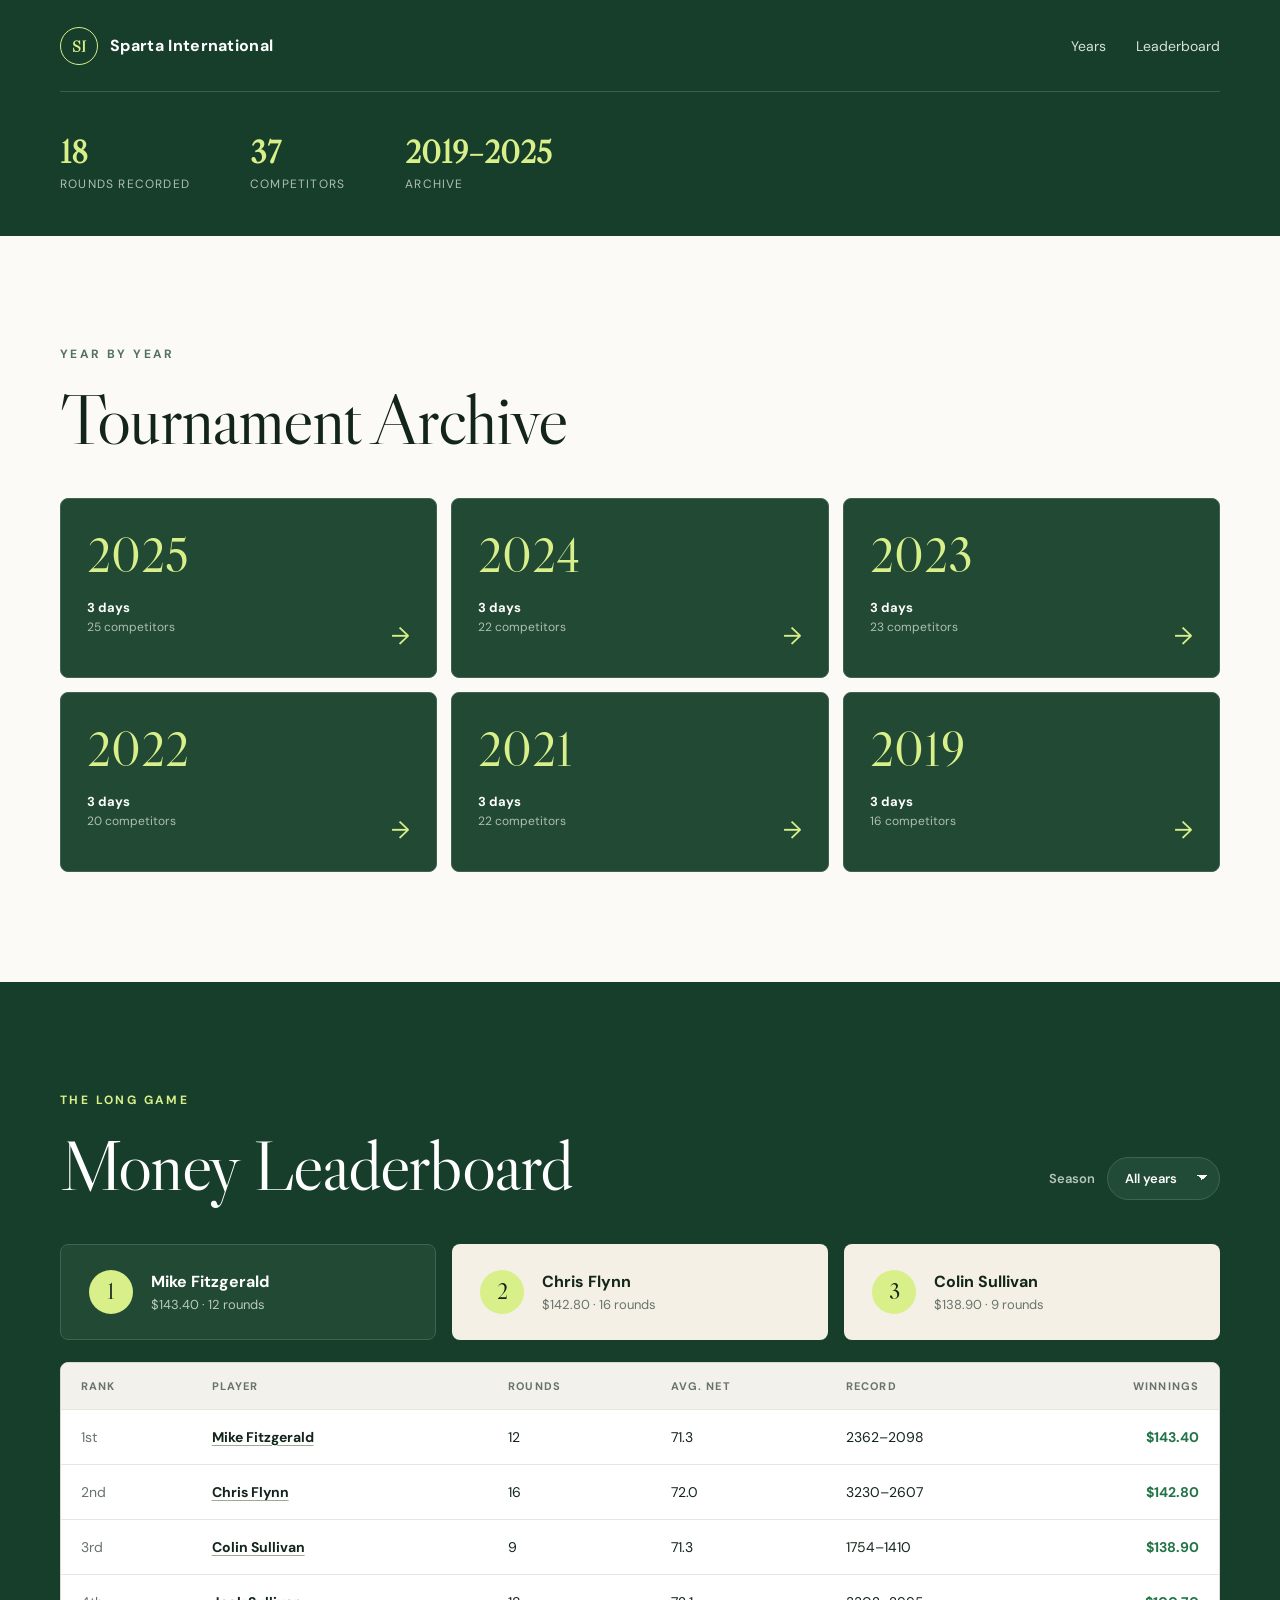
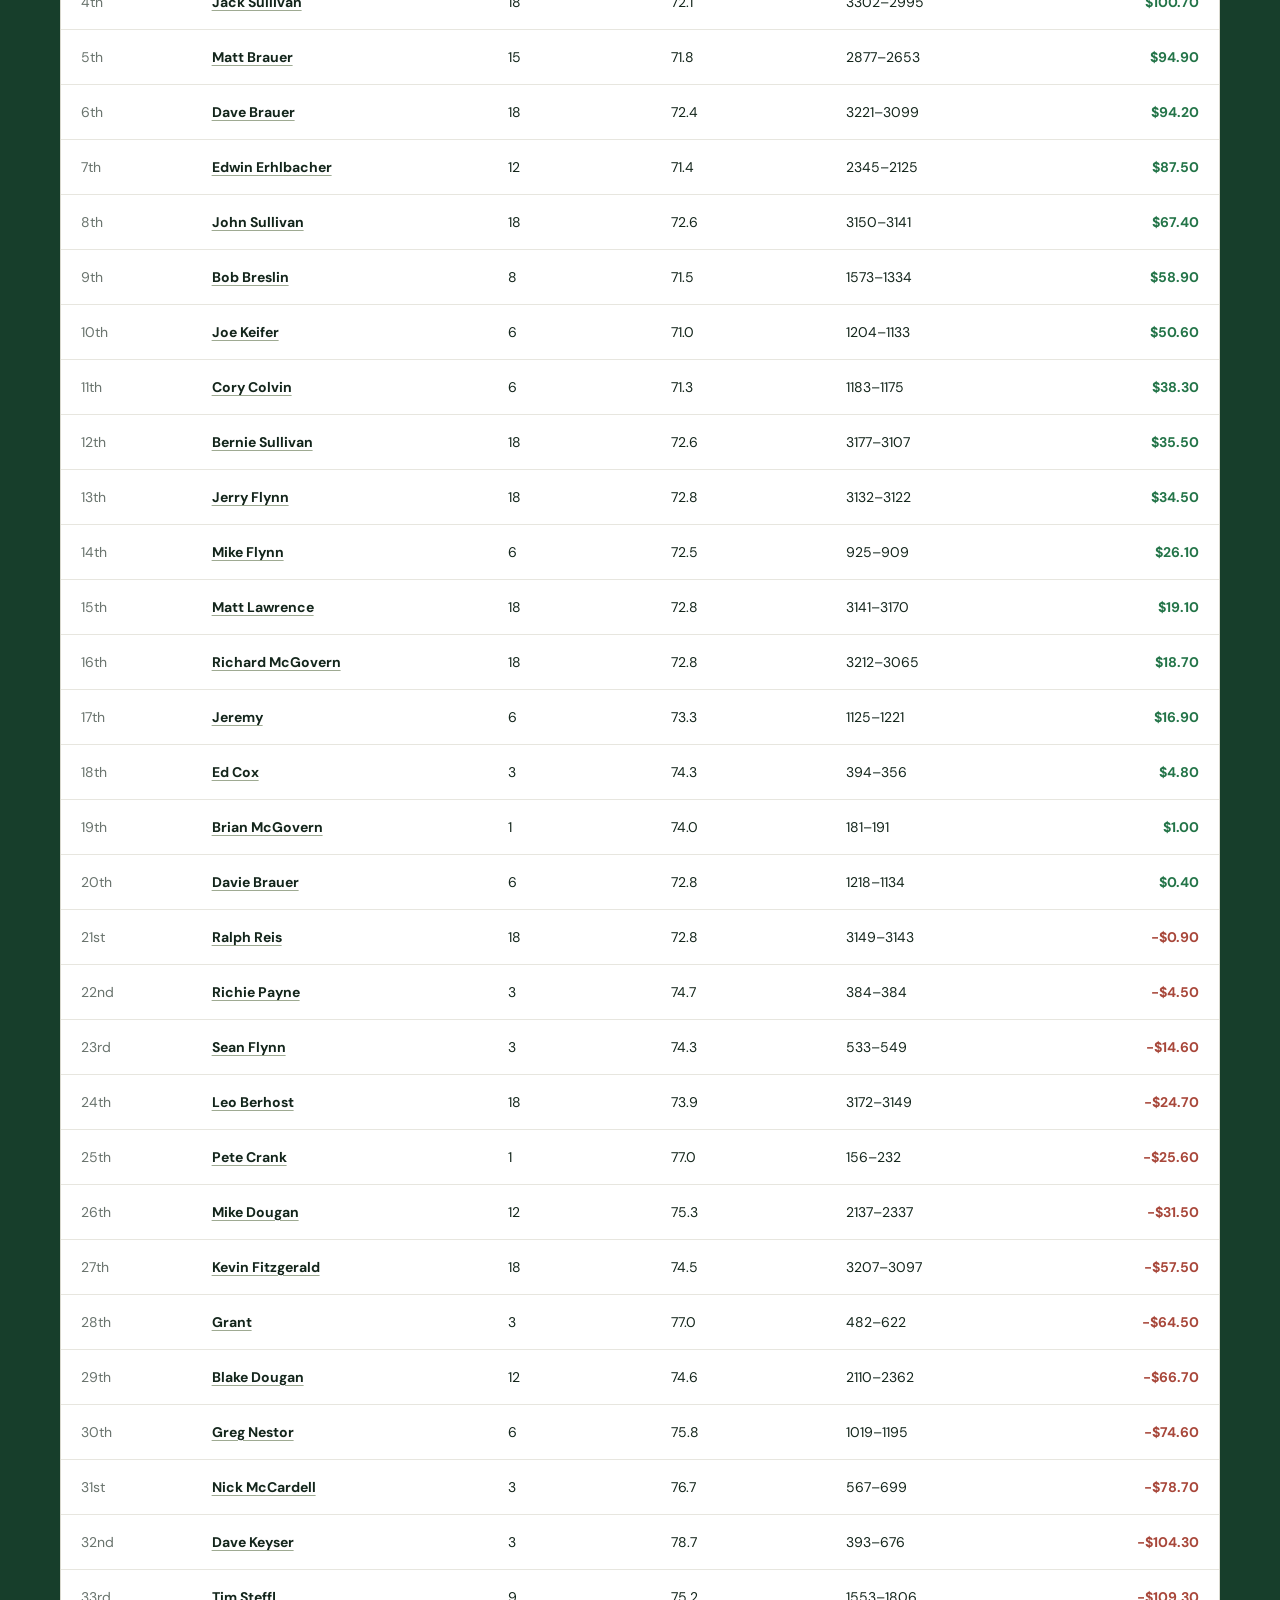
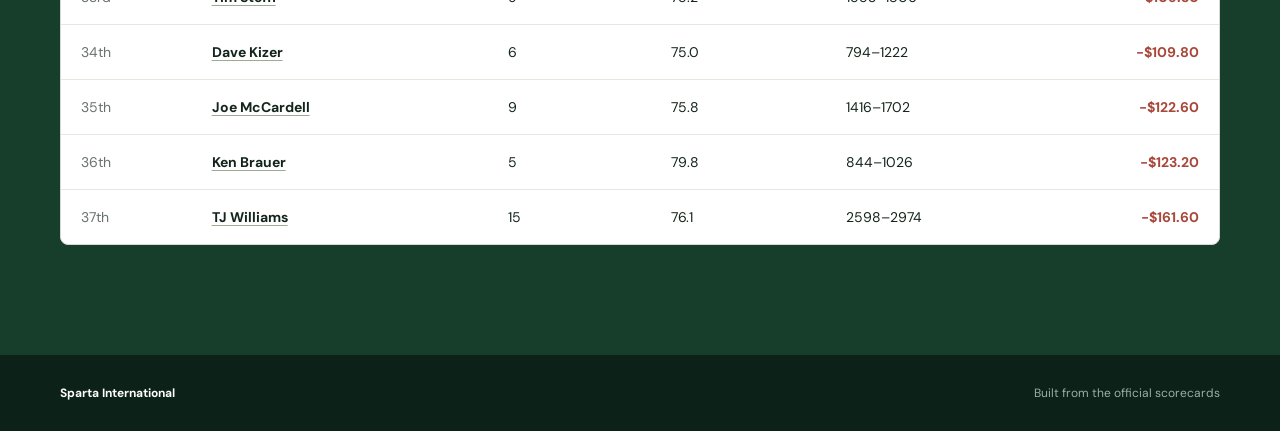
==== docs/index.html @ 0f4f3bb9 "Adding UI and using Codex to make this cool" ====
<!doctype html>
<html lang="en">
<head>
  <meta charset="utf-8">
  <meta name="viewport" content="width=device-width, initial-scale=1">
  <meta name="description" content="Scores, settlements, and all-time statistics for the Sparta International.">
  <title>Sparta International</title>
  <link rel="preconnect" href="https://fonts.googleapis.com">
  <link rel="preconnect" href="https://fonts.gstatic.com" crossorigin>
  <link href="https://fonts.googleapis.com/css2?family=DM+Sans:wght@400;500;600;700&family=Libre+Caslon+Display&display=swap" rel="stylesheet">
  <link rel="stylesheet" href="styles.css">
</head>
<body>
  <header class="hero">
    <nav class="nav shell" aria-label="Main navigation">
      <a class="brand" href="index.html" aria-label="Sparta International home"><span>SI</span> Sparta International</a>
      <div class="nav-links"><a href="#years">Years</a><a href="#leaderboard">Leaderboard</a></div>
    </nav>
    <div class="hero-content shell">
      <div class="hero-stats" aria-label="Tournament summary">
        <div><strong id="round-count">—</strong><span>Rounds recorded</span></div>
        <div><strong id="player-count">—</strong><span>Competitors</span></div>
        <div><strong id="year-range">—</strong><span>Archive</span></div>
      </div>
    </div>
  </header>

  <main>
    <section class="section" id="years">
      <div class="shell">
        <div class="section-heading">
          <div><p class="eyebrow dark">Year by year</p><h2>Tournament Archive</h2></div>
        </div>
        <div class="year-cards" id="year-cards"></div>
      </div>
    </section>

    <section class="section rounds-section" id="leaderboard">
      <div class="shell">
        <div class="section-heading light">
          <div><p class="eyebrow">The long game</p><h2>Money Leaderboard</h2></div>
          <label class="select-label dark-select">Season <select id="year-filter"><option value="all">All years</option></select></label>
        </div>
        <div class="podium" id="podium" aria-label="Top three players"></div>
        <div class="table-card">
          <table>
            <thead><tr><th>Rank</th><th>Player</th><th>Rounds</th><th>Avg. net</th><th>Record</th><th class="money">Winnings</th></tr></thead>
            <tbody id="leaderboard-body"></tbody>
          </table>
        </div>
      </div>
    </section>
  </main>
  <footer><div class="shell"><span>Sparta International</span><span>Built from the official scorecards</span></div></footer>
  <script src="app.js" defer></script>
</body>
</html>
---- docs/styles.css ----
:root { --ink:#13251b; --forest:#173e2b; --cream:#f4f0e5; --paper:#fbfaf6; --lime:#d8ef8a; --line:#d9d8ce; --muted:#69736d; }
* { box-sizing:border-box; }
html { scroll-behavior:smooth; }
body { margin:0; color:var(--ink); background:var(--paper); font-family:"DM Sans",sans-serif; }
.shell { width:min(1160px, calc(100% - 40px)); margin-inline:auto; }
.hero { color:white; background:var(--forest); position:relative; }
.nav { height:92px; display:flex; align-items:center; justify-content:space-between; border-bottom:1px solid rgba(255,255,255,.16); position:relative; z-index:1; }
.brand { color:white; text-decoration:none; font-weight:700; letter-spacing:.02em; display:flex; align-items:center; gap:12px; }
.brand span { display:grid; place-items:center; width:38px; height:38px; border:1px solid var(--lime); border-radius:50%; color:var(--lime); font-family:"Libre Caslon Display",serif; }
.nav-links { display:flex; gap:30px; }.nav-links a { color:#d8e1db; text-decoration:none; font-size:14px; }
.hero-content { position:relative; z-index:1; padding:40px 0 44px; }
.eyebrow { text-transform:uppercase; letter-spacing:.2em; font-weight:700; font-size:12px; color:var(--lime); margin:0 0 22px; }.eyebrow.dark { color:#54725f; }
h1,h2 { font-family:"Libre Caslon Display",serif; font-weight:400; margin:0; line-height:.97; }
h1 { font-size:clamp(54px,8vw,104px); letter-spacing:-.035em; } h1 em { color:var(--lime); font-weight:400; }
.intro { color:#cbd7cf; font-size:18px; line-height:1.7; max-width:610px; margin:30px 0 48px; }
.hero-stats { display:flex; gap:60px; }.hero-stats div { display:flex; flex-direction:column; gap:4px; }.hero-stats strong { color:var(--lime); font-family:"Libre Caslon Display",serif; font-size:32px; }.hero-stats span { color:#aebfb4; font-size:12px; text-transform:uppercase; letter-spacing:.1em; }
.section { padding:110px 0; }.section-heading { display:flex; justify-content:space-between; align-items:end; margin-bottom:44px; }.section-heading h2 { font-size:clamp(44px,6vw,72px); letter-spacing:-.025em; }.section-heading.light h2 { color:white; }
.select-label { display:flex; align-items:center; gap:12px; color:var(--muted); font-size:13px; font-weight:600; }.select-label select { appearance:none; border:1px solid var(--line); border-radius:100px; background:var(--paper); padding:12px 42px 12px 17px; font:inherit; color:var(--ink); background-image:linear-gradient(45deg,transparent 50%,currentColor 50%),linear-gradient(135deg,currentColor 50%,transparent 50%); background-position:calc(100% - 17px) 17px,calc(100% - 12px) 17px;background-size:5px 5px;background-repeat:no-repeat; }.dark-select { color:#b6c6bc; }.dark-select select { background-color:#214b36;color:white;border-color:#41644f; }
.podium { display:grid; grid-template-columns:repeat(3,1fr); gap:16px; margin-bottom:22px; }.podium-card { background:var(--cream); color:var(--ink); text-decoration:none; padding:25px 28px; border-radius:8px; display:flex; align-items:center; gap:18px; transition:transform .18s ease; }.podium-card:hover { transform:translateY(-2px); }.podium-card:first-child { background:var(--forest); color:white; }.podium-rank { width:44px;height:44px;border-radius:50%;display:grid;place-items:center;background:var(--lime);color:var(--ink);font-family:"Libre Caslon Display";font-size:22px; }.podium-card h3 { margin:0 0 4px;font-size:16px; }.podium-card p { margin:0;color:var(--muted);font-size:13px; }.podium-card:first-child p { color:#b8c9be; }
.rounds-section .podium-card:first-child { background:#214934;border:1px solid #42614e; }
.table-card { border:1px solid var(--line); border-radius:8px; overflow:auto; background:white; color:var(--ink); }table { width:100%; border-collapse:collapse; white-space:nowrap; }th { color:var(--muted);font-size:11px;text-transform:uppercase;letter-spacing:.1em;text-align:left;padding:16px 20px;background:#f2f1eb; }td { padding:18px 20px;border-top:1px solid #e7e6df;font-size:14px; }.money { text-align:right; }.positive { color:#237448;font-weight:700; }.negative { color:#a8473a;font-weight:700; }.muted { color:var(--muted); }
.rounds-section { background:var(--forest); color:white; }.dark-card { border-color:#42614e;background:#193b2a;color:white; }.dark-card th { background:#214934;color:#adc0b4; }.dark-card td { border-color:#31533e; }.dark-card .positive { color:white; }.dark-card .negative { color:#f1a89e; }.dark-card .muted { color:#9bb0a3; }
.year-cards { display:grid;grid-template-columns:repeat(3,1fr);gap:14px; }.year-card { min-height:180px;padding:26px;background:#214934;border:1px solid #42614e;border-radius:8px;color:white;text-decoration:none;display:flex;flex-direction:column;justify-content:space-between;transition:background .18s ease,transform .18s ease; }.year-card:hover { background:#28553d;transform:translateY(-2px); }.year-number { font-family:"Libre Caslon Display";font-size:48px;color:var(--lime); }.year-card div { display:flex;flex-direction:column;gap:3px; }.year-card div strong { font-size:13px; }.year-card div span { color:#aebfb4;font-size:12px; }.year-card i { align-self:flex-end;font-style:normal;font-size:24px;color:var(--lime);margin-top:-30px; }
footer { background:#0c2117;color:#9bb0a3;padding:30px 0;font-size:12px; }footer .shell { display:flex;justify-content:space-between; }footer span:first-child { color:white;font-weight:700; }
.error { padding:30px;color:#a8473a;background:#fff0ed;border:1px solid #f0c5bd;border-radius:8px; }
.player-link { color:var(--ink); text-decoration-color:#9eaa92; text-underline-offset:3px; }.light-link { color:white; }
.profile-header { background:var(--forest); color:white; padding:58px 0 62px; }.back-link { display:inline-block;color:var(--lime);font-size:13px;text-decoration:none;margin-bottom:34px; }.profile-header h1 { font-size:clamp(50px,8vw,88px); }.profile-header .profile-subtitle { color:#b9cabf;margin:18px 0 0; }
.stat-grid { display:grid;grid-template-columns:repeat(5,1fr);gap:12px;margin-top:-32px;position:relative; }.stat-card { background:white;border:1px solid var(--line);border-radius:8px;padding:24px;box-shadow:0 8px 30px rgba(18,38,27,.07); }.stat-card strong { display:block;font-family:"Libre Caslon Display";font-size:32px;margin-bottom:6px; }.stat-card span { color:var(--muted);font-size:11px;text-transform:uppercase;letter-spacing:.09em; }
.handicap-section { padding-top:90px;padding-bottom:90px; }.handicap-panel { display:grid;grid-template-columns:190px minmax(0,1fr);gap:24px;background:white;border:1px solid var(--line);border-radius:10px;padding:24px;align-items:stretch; }.handicap-index { display:flex;flex-direction:column;justify-content:center;padding:26px;background:var(--forest);color:white;border-radius:7px; }.handicap-index > strong { font-family:"Libre Caslon Display";font-size:64px;line-height:1;color:var(--lime); }.handicap-index > span,.handicap-details span { color:var(--muted);font-size:10px;text-transform:uppercase;letter-spacing:.09em;margin-top:8px; }.handicap-index > span { color:#b8c9be; }.handicap-details { display:grid;grid-template-columns:repeat(3,1fr);gap:12px; }.handicap-details div { display:flex;flex-direction:column;justify-content:center;padding:20px;background:var(--cream);border-radius:7px; }.handicap-details strong { font-family:"Libre Caslon Display";font-size:30px;font-weight:400; }.handicap-panel > p { grid-column:1/-1;color:var(--muted);font-size:12px;line-height:1.65;margin:0;padding:2px 4px 0; }.handicap-unavailable { grid-column:1/-1;padding:24px;background:var(--cream);border-radius:7px; }.handicap-unavailable p { color:var(--muted);margin-bottom:0; }
.profile-section { padding:80px 0; }.profile-section h2 { font-size:48px;margin-bottom:30px; }.season-grid { display:grid;grid-template-columns:repeat(3,1fr);gap:14px; }.season-card { border:1px solid var(--line);border-radius:8px;padding:24px;background:white; }.season-card h3 { font-family:"Libre Caslon Display";font-size:28px;margin:0 0 20px; }.season-row { display:flex;justify-content:space-between;margin-top:9px;color:var(--muted);font-size:13px; }.season-row strong { color:var(--ink); }
.scorecard-list { display:grid;gap:48px; }.year-round-group > h3 { margin:0 0 18px;font-family:"Libre Caslon Display";font-size:36px;color:var(--lime); }.year-scorecards { display:grid;gap:22px; }.scorecard { background:#fdfcf8;color:var(--ink);border-radius:8px;overflow:hidden; }.scorecard > header { display:flex;justify-content:space-between;align-items:center;padding:22px 25px;border-bottom:1px solid var(--line); }.scorecard > header h3 { margin:0 0 5px;font-family:"Libre Caslon Display";font-size:25px; }.scorecard > header p { margin:0;color:var(--muted);font-size:12px; }.scorecard > header > strong { font-size:20px; }.scorecard-scroll { overflow-x:auto; }.golf-card { min-width:1050px;table-layout:fixed; }.golf-card th,.golf-card td { text-align:center;padding:11px 8px;border:1px solid #e2e0d7;border-width:0 1px 1px 0;font-size:12px; }.golf-card th:first-child { width:72px;text-align:left;padding-left:16px;position:sticky;left:0;background:#f2f1eb;z-index:1; }.golf-card thead th { background:#e9eadf;color:#516057; }.golf-card thead th:first-child { background:#e9eadf; }.golf-card td:nth-child(11),.golf-card th:nth-child(11),.golf-card td:nth-child(21),.golf-card th:nth-child(21),.golf-card td:last-child,.golf-card th:last-child { background:#eff0e8;font-weight:700; }.golf-card .par-row { color:#718077; }.golf-card .net-row { background:#f4f5ef;color:#42544a; }.scorecard > footer { display:flex;justify-content:flex-end;gap:24px;padding:14px 24px;color:var(--muted);font-size:11px;text-transform:uppercase;letter-spacing:.06em;background:#f2f1eb; }
.score-mark { width:25px;height:25px;display:inline-grid;place-items:center;position:relative; }.score-mark.birdie,.score-mark.eagle { border:1.5px solid currentColor;border-radius:50%; }.score-mark.eagle { box-shadow:0 0 0 2px #fdfcf8,0 0 0 3.5px currentColor; }.score-mark.bogey,.score-mark.double-bogey { border:1.5px solid currentColor; }.score-mark.double-bogey { box-shadow:0 0 0 2px #fdfcf8,0 0 0 3.5px currentColor; }
.year-header h1 { color:var(--lime); }
@media (max-width:760px) { .shell{width:min(100% - 24px,1160px)}.nav-links{display:none}.hero-content{padding:30px 0 34px}.hero-stats{gap:25px}.section{padding:75px 0}.section-heading{align-items:start;gap:24px;flex-direction:column}.podium{grid-template-columns:1fr}.year-cards{grid-template-columns:1fr 1fr}.table-card{margin-right:-12px;border-radius:8px 0 0 8px}.stat-grid{grid-template-columns:1fr 1fr}.handicap-panel{grid-template-columns:1fr;padding:16px}.handicap-details{grid-template-columns:1fr}.handicap-panel>p{grid-column:1}.season-grid{grid-template-columns:1fr}.profile-section{padding:60px 0} }
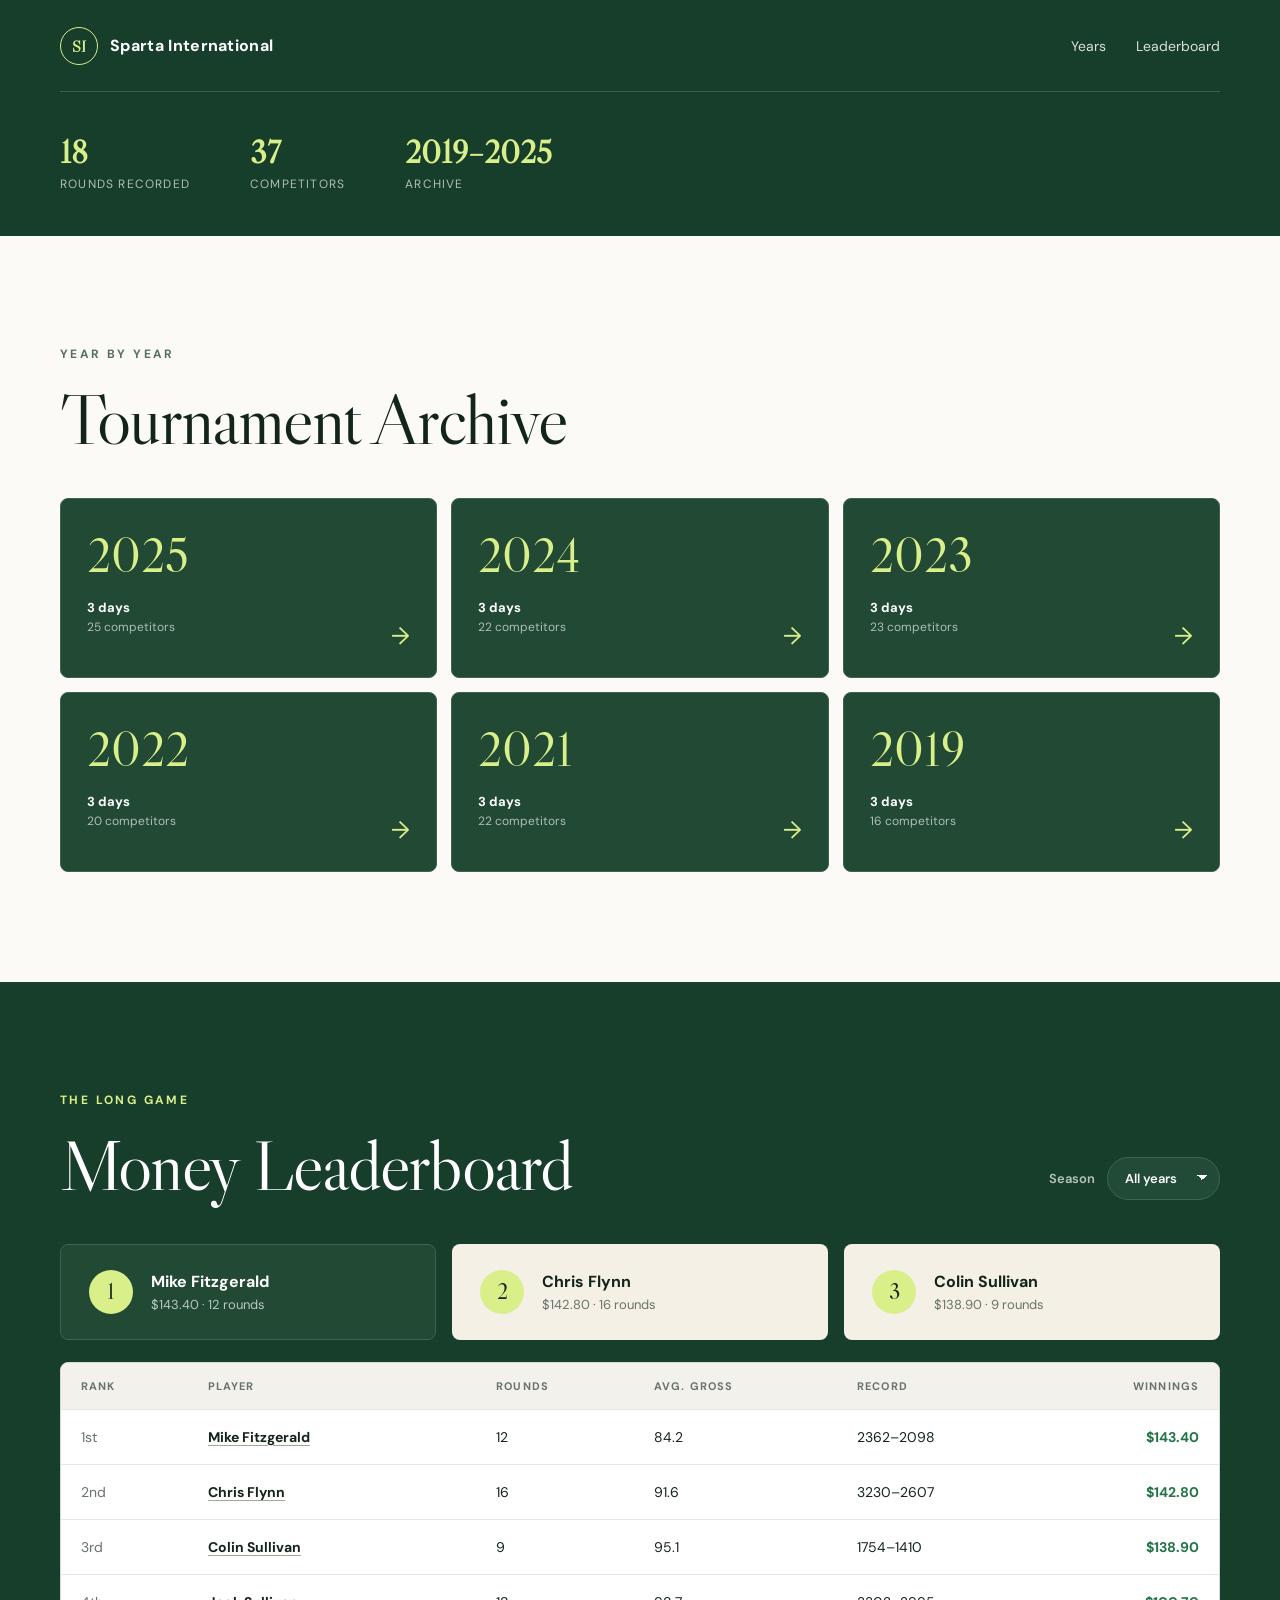
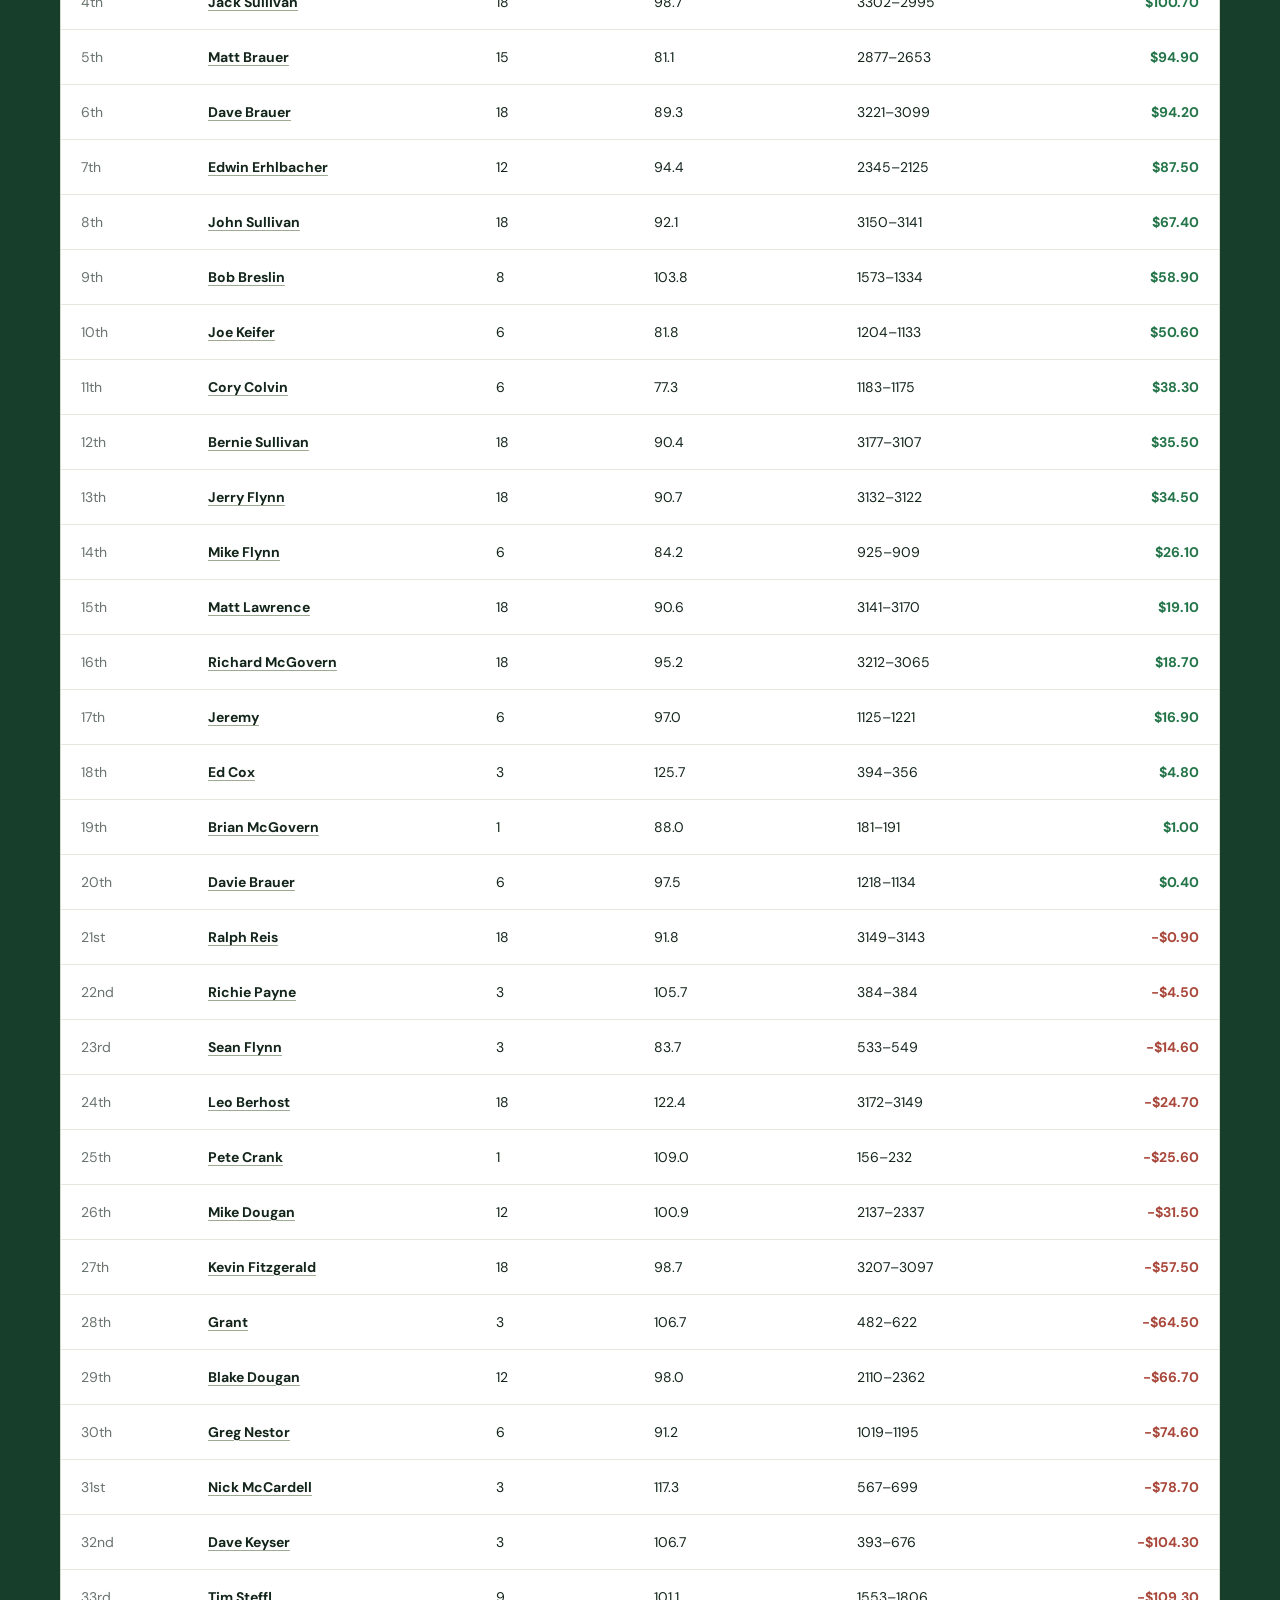
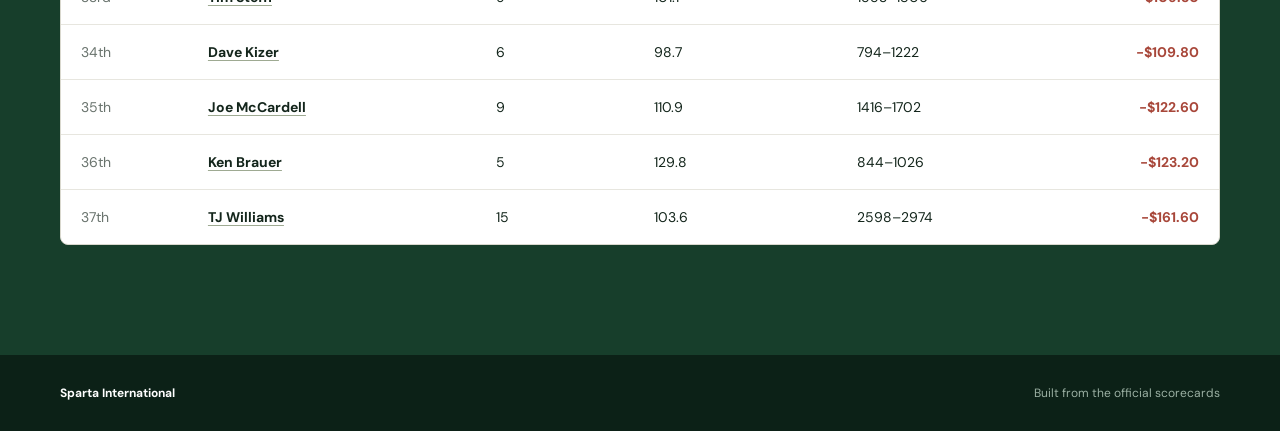
==== commit 8e0ebcd9: "Avg Gross score instead of net." ====
--- a/docs/index.html
+++ b/docs/index.html
@@ -44,7 +44,7 @@
         <div class="podium" id="podium" aria-label="Top three players"></div>
         <div class="table-card">
           <table>
-            <thead><tr><th>Rank</th><th>Player</th><th>Rounds</th><th>Avg. net</th><th>Record</th><th class="money">Winnings</th></tr></thead>
+            <thead><tr><th>Rank</th><th>Player</th><th>Rounds</th><th>Avg. gross</th><th>Record</th><th class="money">Winnings</th></tr></thead>
             <tbody id="leaderboard-body"></tbody>
           </table>
         </div>
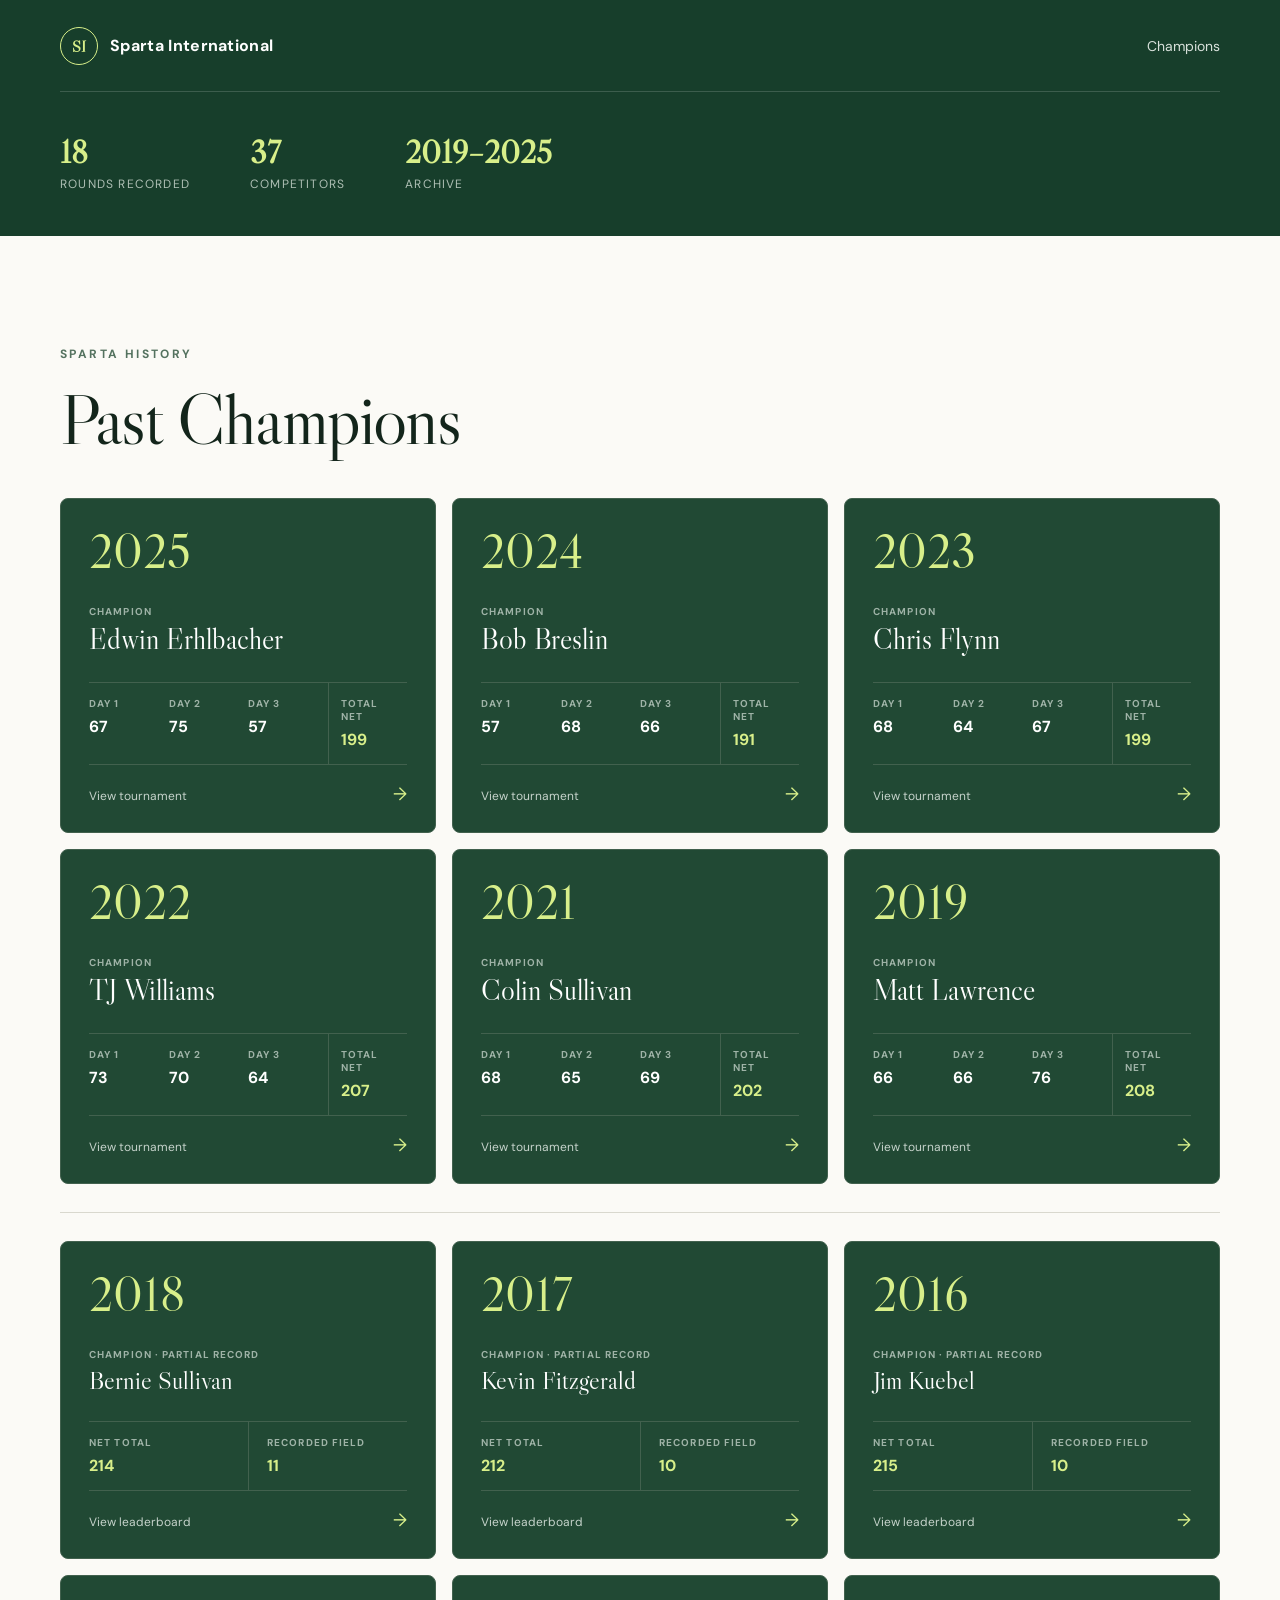
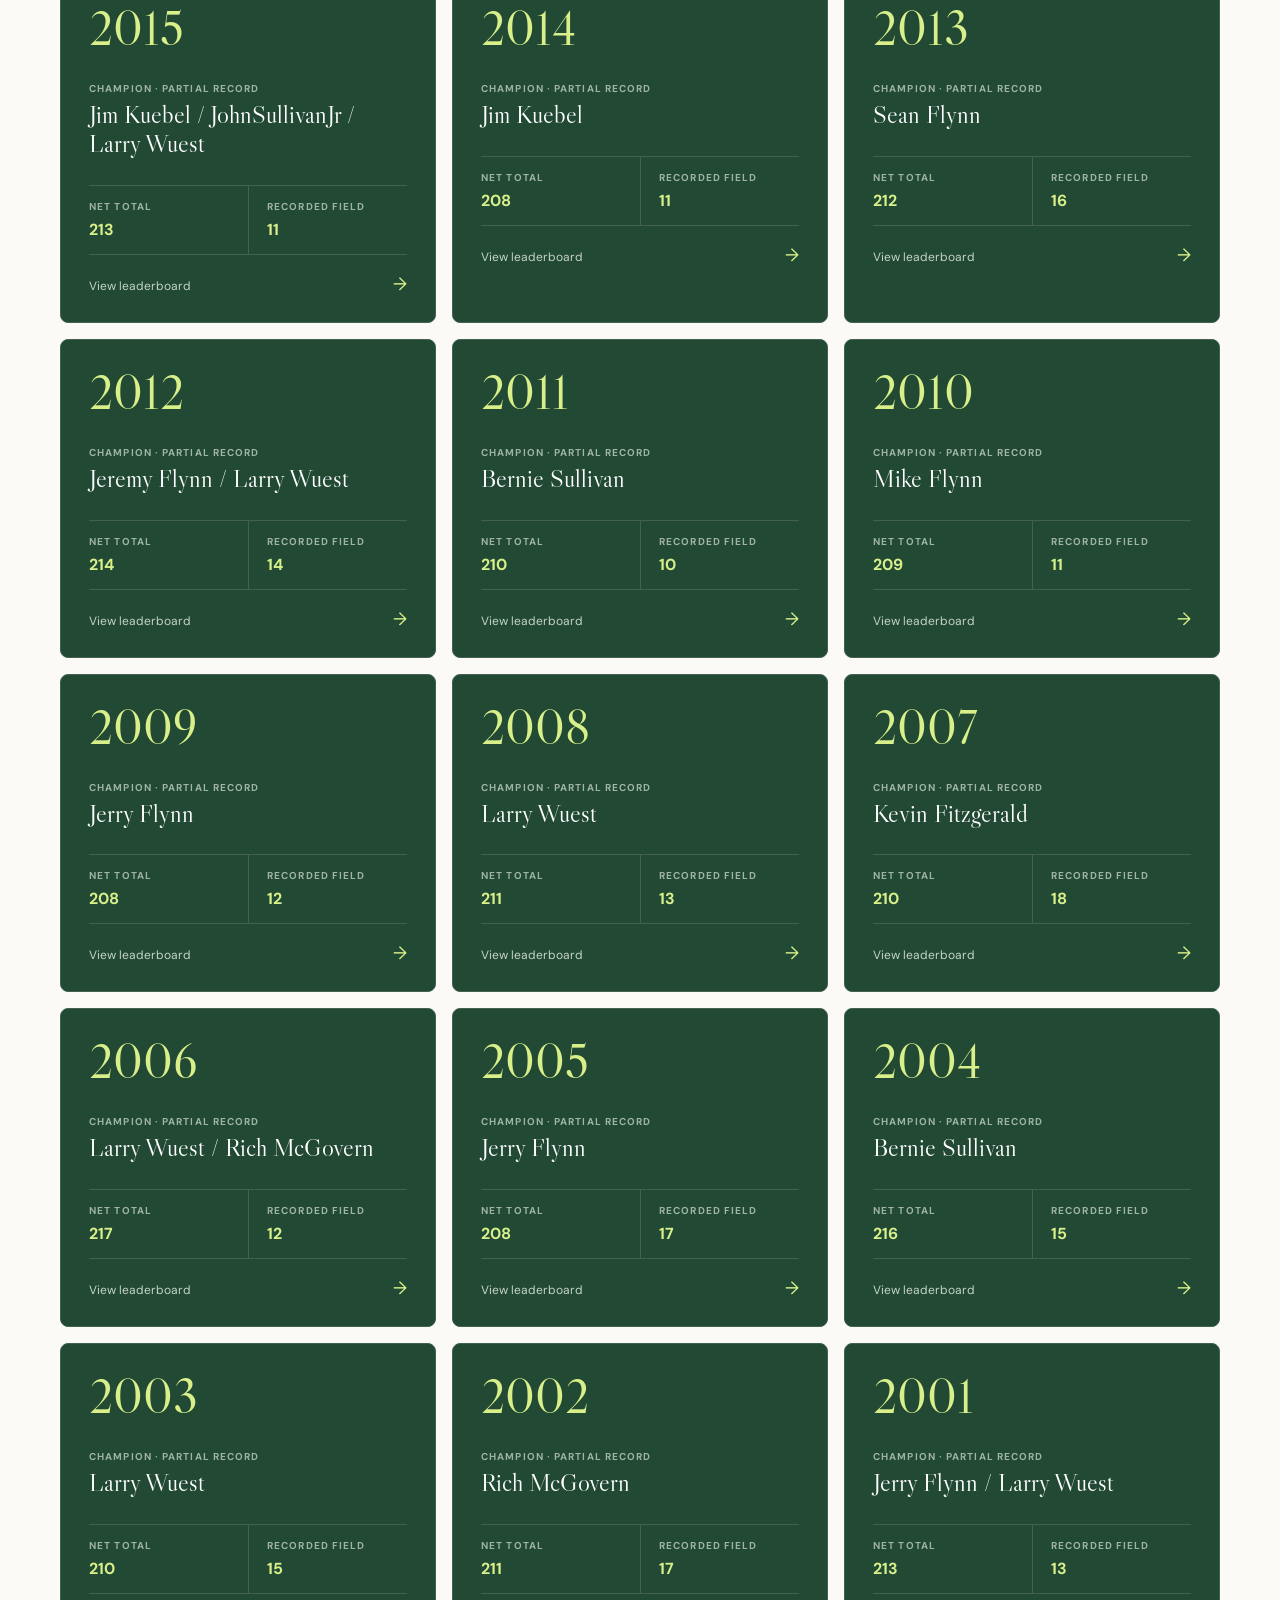
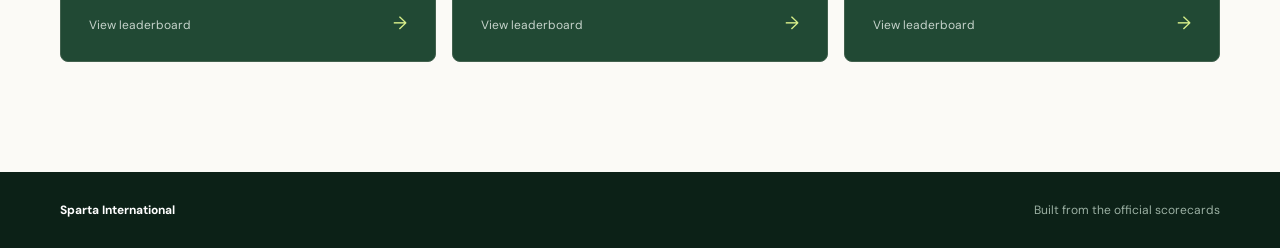
==== commit 465899dd: "Updates" ====
--- a/docs/index.html
+++ b/docs/index.html
@@ -3,18 +3,18 @@
 <head>
   <meta charset="utf-8">
   <meta name="viewport" content="width=device-width, initial-scale=1">
-  <meta name="description" content="Scores, settlements, and all-time statistics for the Sparta International.">
+  <meta name="description" content="Past champions, scores, and tournament history for the Sparta International.">
   <title>Sparta International</title>
   <link rel="preconnect" href="https://fonts.googleapis.com">
   <link rel="preconnect" href="https://fonts.gstatic.com" crossorigin>
   <link href="https://fonts.googleapis.com/css2?family=DM+Sans:wght@400;500;600;700&family=Libre+Caslon+Display&display=swap" rel="stylesheet">
-  <link rel="stylesheet" href="styles.css">
+  <link rel="stylesheet" href="styles.css?v=5">
 </head>
 <body>
   <header class="hero">
     <nav class="nav shell" aria-label="Main navigation">
       <a class="brand" href="index.html" aria-label="Sparta International home"><span>SI</span> Sparta International</a>
-      <div class="nav-links"><a href="#years">Years</a><a href="#leaderboard">Leaderboard</a></div>
+      <div class="nav-links"><a href="#champions">Champions</a></div>
     </nav>
     <div class="hero-content shell">
       <div class="hero-stats" aria-label="Tournament summary">
@@ -26,32 +26,17 @@
   </header>
 
   <main>
-    <section class="section" id="years">
+    <section class="section" id="champions">
       <div class="shell">
         <div class="section-heading">
-          <div><p class="eyebrow dark">Year by year</p><h2>Tournament Archive</h2></div>
+          <div><p class="eyebrow dark">Sparta history</p><h2>Past Champions</h2></div>
         </div>
-        <div class="year-cards" id="year-cards"></div>
-      </div>
-    </section>
-
-    <section class="section rounds-section" id="leaderboard">
-      <div class="shell">
-        <div class="section-heading light">
-          <div><p class="eyebrow">The long game</p><h2>Money Leaderboard</h2></div>
-          <label class="select-label dark-select">Season <select id="year-filter"><option value="all">All years</option></select></label>
-        </div>
-        <div class="podium" id="podium" aria-label="Top three players"></div>
-        <div class="table-card">
-          <table>
-            <thead><tr><th>Rank</th><th>Player</th><th>Rounds</th><th>Avg. gross</th><th>Record</th><th class="money">Winnings</th></tr></thead>
-            <tbody id="leaderboard-body"></tbody>
-          </table>
-        </div>
+        <div class="champions-grid" id="champions-grid"></div>
+        <div class="champions-grid" id="historical-champions-grid"></div>
       </div>
     </section>
   </main>
   <footer><div class="shell"><span>Sparta International</span><span>Built from the official scorecards</span></div></footer>
-  <script src="app.js" defer></script>
+  <script src="app.js?v=4" defer></script>
 </body>
 </html>
--- a/docs/styles.css
+++ b/docs/styles.css
@@ -20,15 +20,21 @@
 .rounds-section .podium-card:first-child { background:#214934;border:1px solid #42614e; }
 .table-card { border:1px solid var(--line); border-radius:8px; overflow:auto; background:white; color:var(--ink); }table { width:100%; border-collapse:collapse; white-space:nowrap; }th { color:var(--muted);font-size:11px;text-transform:uppercase;letter-spacing:.1em;text-align:left;padding:16px 20px;background:#f2f1eb; }td { padding:18px 20px;border-top:1px solid #e7e6df;font-size:14px; }.money { text-align:right; }.positive { color:#237448;font-weight:700; }.negative { color:#a8473a;font-weight:700; }.muted { color:var(--muted); }
 .rounds-section { background:var(--forest); color:white; }.dark-card { border-color:#42614e;background:#193b2a;color:white; }.dark-card th { background:#214934;color:#adc0b4; }.dark-card td { border-color:#31533e; }.dark-card .positive { color:white; }.dark-card .negative { color:#f1a89e; }.dark-card .muted { color:#9bb0a3; }
+.champions-grid { display:grid;grid-template-columns:repeat(3,1fr);gap:16px; }.champion-card { min-width:0;padding:28px;background:#214934;border:1px solid #42614e;border-radius:8px;color:white; }.champion-year { display:inline-block;color:var(--lime);font-family:"Libre Caslon Display",serif;font-size:48px;line-height:1;text-decoration:none; }.champion-name { display:flex;flex-direction:column;gap:6px;margin:30px 0 26px; }.champion-name span,.champion-scores small { color:#9fb3a7;font-size:10px;font-weight:700;letter-spacing:.11em;text-transform:uppercase; }.champion-name a { color:white;font-family:"Libre Caslon Display",serif;font-size:29px;line-height:1.1;text-decoration:none; }.champion-name a:hover,.champion-year:hover { color:var(--lime); }.champion-scores { display:grid;grid-template-columns:repeat(4,1fr);border:1px solid #42614e;border-width:1px 0;margin-bottom:23px; }.champion-scores span { display:flex;flex-direction:column;gap:6px;padding:14px 8px 14px 0; }.champion-scores strong { font-size:16px; }.champion-scores .champion-total { padding-left:12px;border-left:1px solid #42614e;color:var(--lime); }.champion-season-link { display:flex;justify-content:space-between;color:#c6d3cb;font-size:12px;text-decoration:none; }.champion-season-link span { color:var(--lime);font-size:18px;line-height:12px; }.champion-season-link:hover { color:white; }
+#historical-champions-grid { margin-top:28px;padding-top:28px;border-top:1px solid var(--line); }.historical-champion-card .champion-name strong { color:white;font-family:"Libre Caslon Display",serif;font-size:25px;font-weight:400;line-height:1.15; }.historical-card-summary { display:grid;grid-template-columns:1fr 1fr;border:1px solid #42614e;border-width:1px 0;margin-bottom:23px; }.historical-card-summary span { display:flex;flex-direction:column;gap:6px;padding:14px 8px 14px 0; }.historical-card-summary span + span { padding-left:18px;border-left:1px solid #42614e; }.historical-card-summary small { color:#9fb3a7;font-size:10px;font-weight:700;letter-spacing:.11em;text-transform:uppercase; }.historical-card-summary strong { color:var(--lime);font-size:16px; }
+.historical-header h1 { color:var(--lime); }.historical-heading { margin-bottom:28px; }.historical-heading h2 { font-size:clamp(40px,5vw,60px); }.historical-table { max-width:760px; }.historical-leader { display:inline-block;margin-left:10px;padding:4px 8px;border-radius:100px;background:#e8f2c5;color:#36522a;font-size:9px;font-weight:700;letter-spacing:.08em;text-transform:uppercase;vertical-align:middle; }
 .year-cards { display:grid;grid-template-columns:repeat(3,1fr);gap:14px; }.year-card { min-height:180px;padding:26px;background:#214934;border:1px solid #42614e;border-radius:8px;color:white;text-decoration:none;display:flex;flex-direction:column;justify-content:space-between;transition:background .18s ease,transform .18s ease; }.year-card:hover { background:#28553d;transform:translateY(-2px); }.year-number { font-family:"Libre Caslon Display";font-size:48px;color:var(--lime); }.year-card div { display:flex;flex-direction:column;gap:3px; }.year-card div strong { font-size:13px; }.year-card div span { color:#aebfb4;font-size:12px; }.year-card i { align-self:flex-end;font-style:normal;font-size:24px;color:var(--lime);margin-top:-30px; }
 footer { background:#0c2117;color:#9bb0a3;padding:30px 0;font-size:12px; }footer .shell { display:flex;justify-content:space-between; }footer span:first-child { color:white;font-weight:700; }
 .error { padding:30px;color:#a8473a;background:#fff0ed;border:1px solid #f0c5bd;border-radius:8px; }
 .player-link { color:var(--ink); text-decoration-color:#9eaa92; text-underline-offset:3px; }.light-link { color:white; }
 .profile-header { background:var(--forest); color:white; padding:58px 0 62px; }.back-link { display:inline-block;color:var(--lime);font-size:13px;text-decoration:none;margin-bottom:34px; }.profile-header h1 { font-size:clamp(50px,8vw,88px); }.profile-header .profile-subtitle { color:#b9cabf;margin:18px 0 0; }
-.stat-grid { display:grid;grid-template-columns:repeat(5,1fr);gap:12px;margin-top:-32px;position:relative; }.stat-card { background:white;border:1px solid var(--line);border-radius:8px;padding:24px;box-shadow:0 8px 30px rgba(18,38,27,.07); }.stat-card strong { display:block;font-family:"Libre Caslon Display";font-size:32px;margin-bottom:6px; }.stat-card span { color:var(--muted);font-size:11px;text-transform:uppercase;letter-spacing:.09em; }
-.handicap-section { padding-top:90px;padding-bottom:90px; }.handicap-panel { display:grid;grid-template-columns:190px minmax(0,1fr);gap:24px;background:white;border:1px solid var(--line);border-radius:10px;padding:24px;align-items:stretch; }.handicap-index { display:flex;flex-direction:column;justify-content:center;padding:26px;background:var(--forest);color:white;border-radius:7px; }.handicap-index > strong { font-family:"Libre Caslon Display";font-size:64px;line-height:1;color:var(--lime); }.handicap-index > span,.handicap-details span { color:var(--muted);font-size:10px;text-transform:uppercase;letter-spacing:.09em;margin-top:8px; }.handicap-index > span { color:#b8c9be; }.handicap-details { display:grid;grid-template-columns:repeat(3,1fr);gap:12px; }.handicap-details div { display:flex;flex-direction:column;justify-content:center;padding:20px;background:var(--cream);border-radius:7px; }.handicap-details strong { font-family:"Libre Caslon Display";font-size:30px;font-weight:400; }.handicap-panel > p { grid-column:1/-1;color:var(--muted);font-size:12px;line-height:1.65;margin:0;padding:2px 4px 0; }.handicap-unavailable { grid-column:1/-1;padding:24px;background:var(--cream);border-radius:7px; }.handicap-unavailable p { color:var(--muted);margin-bottom:0; }
+.career-stats-section { padding:56px 0 80px; }.stat-grid { display:grid;grid-template-columns:repeat(5,1fr);gap:12px;position:relative; }.stat-card { background:white;border:1px solid var(--line);border-radius:8px;padding:24px;box-shadow:0 8px 30px rgba(18,38,27,.07); }.stat-card strong { display:block;font-family:"Libre Caslon Display";font-size:32px;margin-bottom:6px; }.stat-card span { color:var(--muted);font-size:11px;text-transform:uppercase;letter-spacing:.09em; }
+.handicap-unavailable { grid-column:1/-1;padding:24px;background:var(--cream);border-radius:7px; }.handicap-unavailable p { color:var(--muted);margin-bottom:0; }
 .profile-section { padding:80px 0; }.profile-section h2 { font-size:48px;margin-bottom:30px; }.season-grid { display:grid;grid-template-columns:repeat(3,1fr);gap:14px; }.season-card { border:1px solid var(--line);border-radius:8px;padding:24px;background:white; }.season-card h3 { font-family:"Libre Caslon Display";font-size:28px;margin:0 0 20px; }.season-row { display:flex;justify-content:space-between;margin-top:9px;color:var(--muted);font-size:13px; }.season-row strong { color:var(--ink); }
+.season-performance-section { background:var(--forest);color:white; }.season-performance-section .season-card { border-color:#42614e;background:#214934; }.season-performance-section .season-card h3 { color:var(--lime); }.season-performance-section .season-row { color:#aebfb4; }.season-performance-section .season-row strong { color:white; }.season-performance-section .season-row .positive { color:var(--lime); }.season-performance-section .season-row .negative { color:#f1a89e; }
+.sparta-handicap-section { padding-top:20px; }.sparta-handicap-panel { display:grid;grid-template-columns:190px minmax(0,1fr);gap:24px;padding:24px;border:1px solid var(--line);border-radius:10px;background:white; }.sparta-handicap-index { display:flex;flex-direction:column;justify-content:center;padding:26px;border-radius:7px;background:var(--forest);color:white; }.sparta-handicap-index strong { color:var(--lime);font-family:"Libre Caslon Display",serif;font-size:64px;line-height:1; }.sparta-handicap-index span { margin-top:9px;color:#b8c9be;font-size:10px;letter-spacing:.09em;text-transform:uppercase; }.sparta-handicap-breakdown { min-width:0; }.sparta-handicap-heading { display:flex;align-items:center;justify-content:space-between;margin-bottom:14px; }.sparta-handicap-heading > strong { font-family:"Libre Caslon Display",serif;font-size:25px;font-weight:400; }.sparta-handicap-heading > span { padding:5px 9px;border-radius:100px;font-size:9px;font-weight:700;letter-spacing:.08em;text-transform:uppercase; }.sparta-handicap-heading .current { background:#e8f2c5;color:#36522a; }.sparta-handicap-heading .stale { background:#f1e7d2;color:#755c2a; }.sparta-round-values { display:grid;grid-template-columns:repeat(3,1fr);gap:10px; }.sparta-round-values div { display:flex;flex-direction:column;gap:4px;padding:16px;border-radius:7px;background:var(--cream); }.sparta-round-values span,.sparta-round-values small { color:var(--muted);font-size:10px; }.sparta-round-values strong { font-family:"Libre Caslon Display",serif;font-size:28px;font-weight:400; }.sparta-handicap-breakdown > p { margin:14px 0 0;color:var(--muted);font-size:12px; }.sparta-handicap-breakdown > p strong { color:var(--ink); }.sparta-handicap-rule { grid-column:1/-1;margin:0;padding:2px 4px 0;color:var(--muted);font-size:12px;line-height:1.65; }
 .scorecard-list { display:grid;gap:48px; }.year-round-group > h3 { margin:0 0 18px;font-family:"Libre Caslon Display";font-size:36px;color:var(--lime); }.year-scorecards { display:grid;gap:22px; }.scorecard { background:#fdfcf8;color:var(--ink);border-radius:8px;overflow:hidden; }.scorecard > header { display:flex;justify-content:space-between;align-items:center;padding:22px 25px;border-bottom:1px solid var(--line); }.scorecard > header h3 { margin:0 0 5px;font-family:"Libre Caslon Display";font-size:25px; }.scorecard > header p { margin:0;color:var(--muted);font-size:12px; }.scorecard > header > strong { font-size:20px; }.scorecard-scroll { overflow-x:auto; }.golf-card { min-width:1050px;table-layout:fixed; }.golf-card th,.golf-card td { text-align:center;padding:11px 8px;border:1px solid #e2e0d7;border-width:0 1px 1px 0;font-size:12px; }.golf-card th:first-child { width:72px;text-align:left;padding-left:16px;position:sticky;left:0;background:#f2f1eb;z-index:1; }.golf-card thead th { background:#e9eadf;color:#516057; }.golf-card thead th:first-child { background:#e9eadf; }.golf-card td:nth-child(11),.golf-card th:nth-child(11),.golf-card td:nth-child(21),.golf-card th:nth-child(21),.golf-card td:last-child,.golf-card th:last-child { background:#eff0e8;font-weight:700; }.golf-card .par-row { color:#718077; }.golf-card .net-row { background:#f4f5ef;color:#42544a; }.scorecard > footer { display:flex;justify-content:flex-end;gap:24px;padding:14px 24px;color:var(--muted);font-size:11px;text-transform:uppercase;letter-spacing:.06em;background:#f2f1eb; }
 .score-mark { width:25px;height:25px;display:inline-grid;place-items:center;position:relative; }.score-mark.birdie,.score-mark.eagle { border:1.5px solid currentColor;border-radius:50%; }.score-mark.eagle { box-shadow:0 0 0 2px #fdfcf8,0 0 0 3.5px currentColor; }.score-mark.bogey,.score-mark.double-bogey { border:1.5px solid currentColor; }.score-mark.double-bogey { box-shadow:0 0 0 2px #fdfcf8,0 0 0 3.5px currentColor; }
 .year-header h1 { color:var(--lime); }
-@media (max-width:760px) { .shell{width:min(100% - 24px,1160px)}.nav-links{display:none}.hero-content{padding:30px 0 34px}.hero-stats{gap:25px}.section{padding:75px 0}.section-heading{align-items:start;gap:24px;flex-direction:column}.podium{grid-template-columns:1fr}.year-cards{grid-template-columns:1fr 1fr}.table-card{margin-right:-12px;border-radius:8px 0 0 8px}.stat-grid{grid-template-columns:1fr 1fr}.handicap-panel{grid-template-columns:1fr;padding:16px}.handicap-details{grid-template-columns:1fr}.handicap-panel>p{grid-column:1}.season-grid{grid-template-columns:1fr}.profile-section{padding:60px 0} }
+@media (max-width:900px) { .champions-grid{grid-template-columns:repeat(2,1fr)} }
+@media (max-width:760px) { .shell{width:min(100% - 24px,1160px)}.nav-links{display:none}.hero-content{padding:30px 0 34px}.hero-stats{gap:25px}.section{padding:75px 0}.section-heading{align-items:start;gap:24px;flex-direction:column}.podium{grid-template-columns:1fr}.champions-grid{grid-template-columns:1fr}.year-cards{grid-template-columns:1fr 1fr}.table-card{margin-right:-12px;border-radius:8px 0 0 8px}.career-stats-section{padding:40px 0 60px}.stat-grid{grid-template-columns:1fr 1fr}.sparta-handicap-panel{grid-template-columns:1fr;padding:16px}.sparta-round-values{grid-template-columns:1fr}.sparta-handicap-rule{grid-column:1}.season-grid{grid-template-columns:1fr}.profile-section{padding:60px 0} }
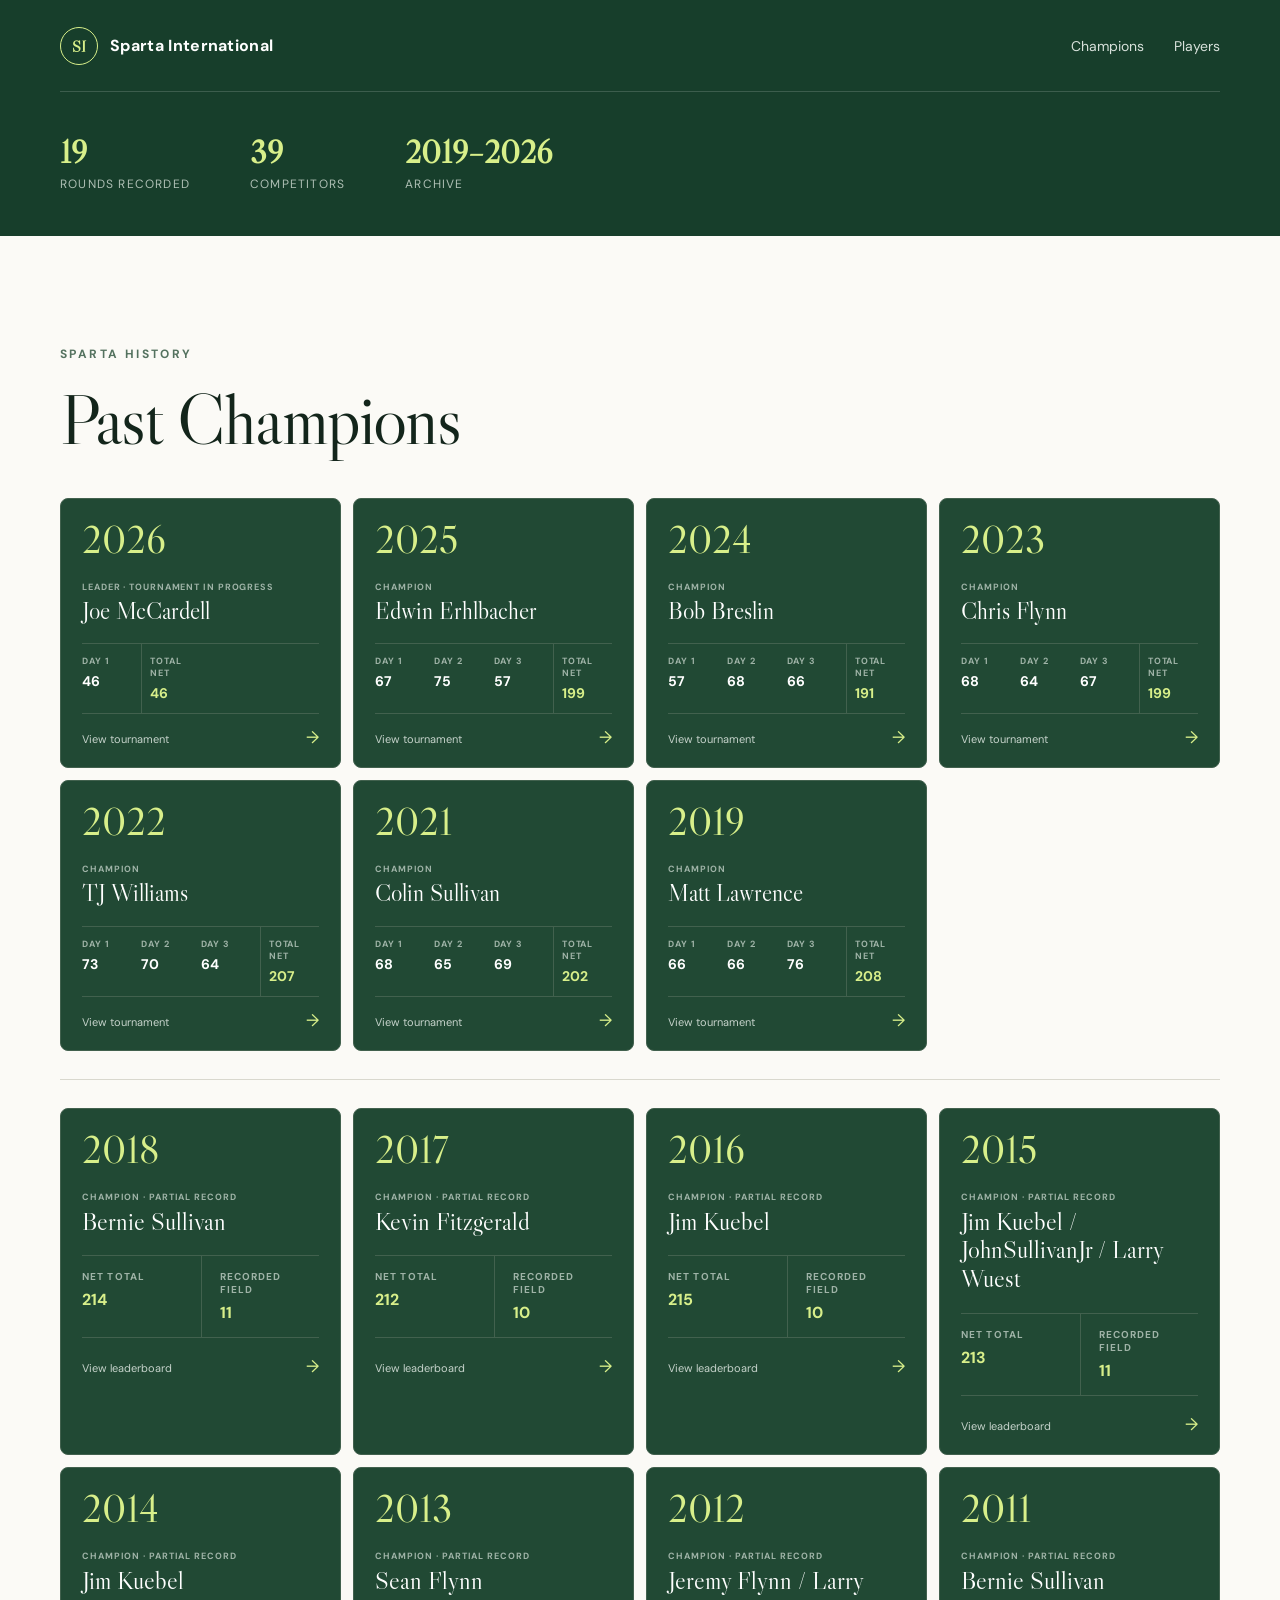
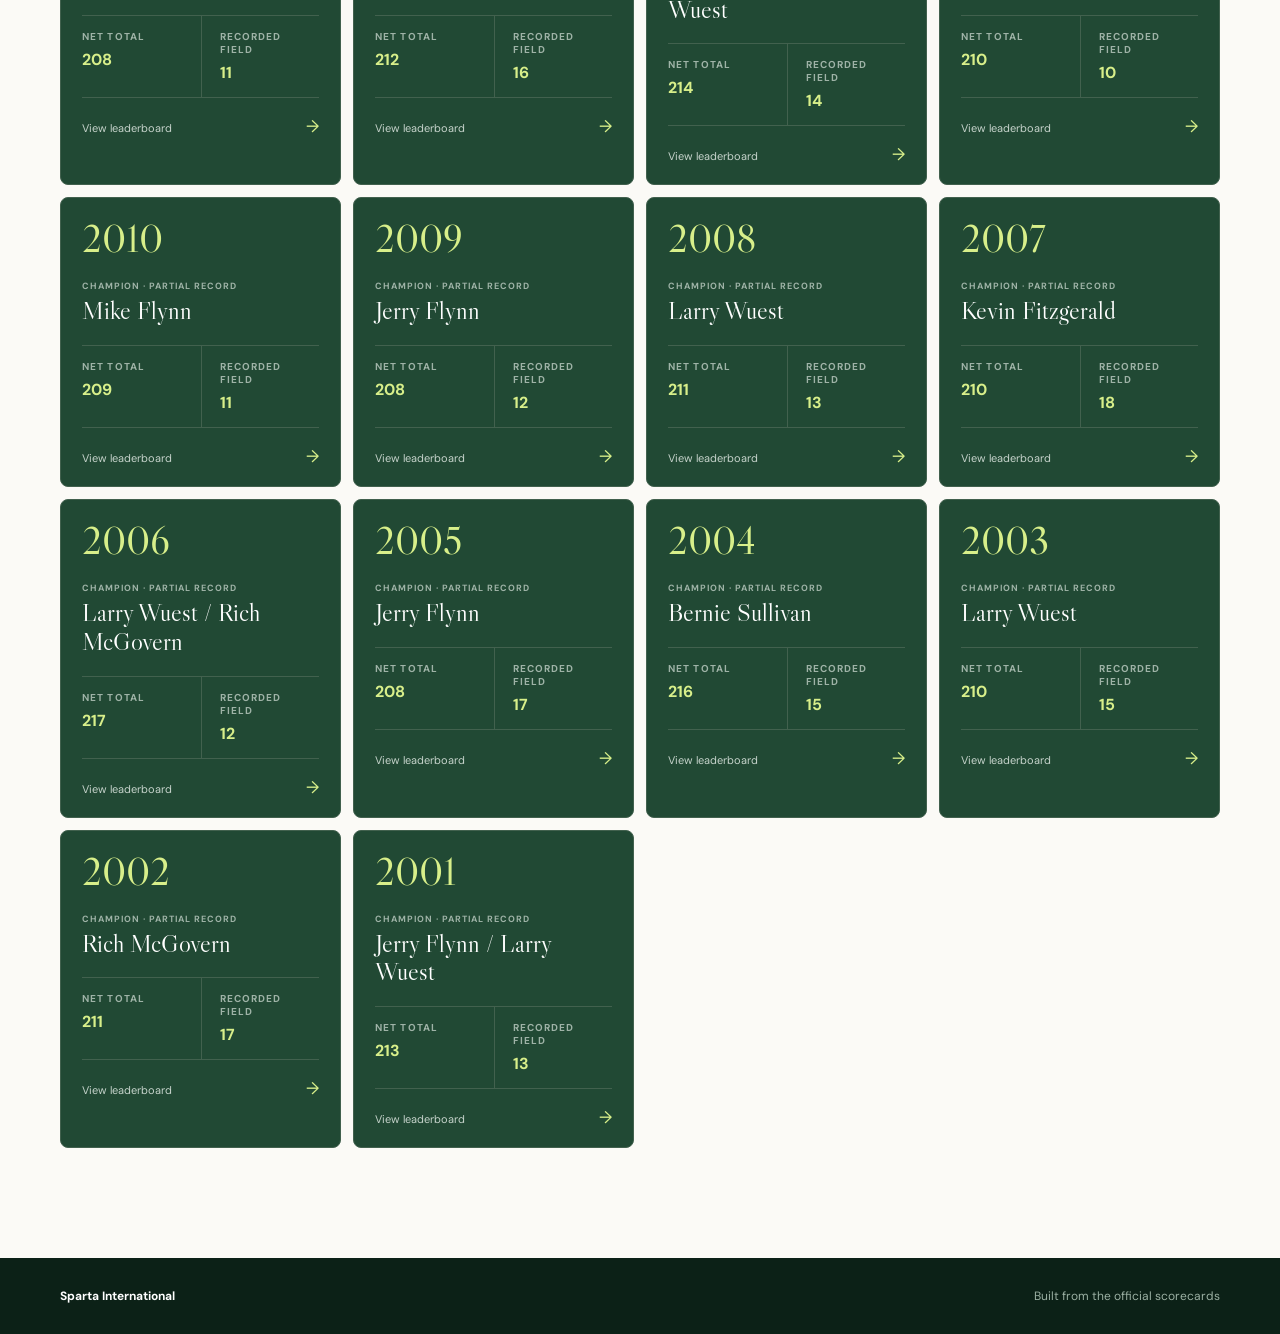
==== commit 8f17248a: "Updating 2026 Day 1" ====
--- a/docs/index.html
+++ b/docs/index.html
@@ -8,13 +8,13 @@
   <link rel="preconnect" href="https://fonts.googleapis.com">
   <link rel="preconnect" href="https://fonts.gstatic.com" crossorigin>
   <link href="https://fonts.googleapis.com/css2?family=DM+Sans:wght@400;500;600;700&family=Libre+Caslon+Display&display=swap" rel="stylesheet">
-  <link rel="stylesheet" href="styles.css?v=5">
+  <link rel="stylesheet" href="styles.css?v=11">
 </head>
 <body>
   <header class="hero">
     <nav class="nav shell" aria-label="Main navigation">
       <a class="brand" href="index.html" aria-label="Sparta International home"><span>SI</span> Sparta International</a>
-      <div class="nav-links"><a href="#champions">Champions</a></div>
+      <div class="nav-links"><a href="#champions">Champions</a><a href="players.html">Players</a></div>
     </nav>
     <div class="hero-content shell">
       <div class="hero-stats" aria-label="Tournament summary">
@@ -37,6 +37,6 @@
     </section>
   </main>
   <footer><div class="shell"><span>Sparta International</span><span>Built from the official scorecards</span></div></footer>
-  <script src="app.js?v=4" defer></script>
+  <script src="app.js?v=7" defer></script>
 </body>
 </html>
--- a/docs/styles.css
+++ b/docs/styles.css
@@ -8,6 +8,7 @@
 .brand { color:white; text-decoration:none; font-weight:700; letter-spacing:.02em; display:flex; align-items:center; gap:12px; }
 .brand span { display:grid; place-items:center; width:38px; height:38px; border:1px solid var(--lime); border-radius:50%; color:var(--lime); font-family:"Libre Caslon Display",serif; }
 .nav-links { display:flex; gap:30px; }.nav-links a { color:#d8e1db; text-decoration:none; font-size:14px; }
+.nav-links a:hover { color:var(--lime); }
 .hero-content { position:relative; z-index:1; padding:40px 0 44px; }
 .eyebrow { text-transform:uppercase; letter-spacing:.2em; font-weight:700; font-size:12px; color:var(--lime); margin:0 0 22px; }.eyebrow.dark { color:#54725f; }
 h1,h2 { font-family:"Libre Caslon Display",serif; font-weight:400; margin:0; line-height:.97; }
@@ -20,7 +21,7 @@
 .rounds-section .podium-card:first-child { background:#214934;border:1px solid #42614e; }
 .table-card { border:1px solid var(--line); border-radius:8px; overflow:auto; background:white; color:var(--ink); }table { width:100%; border-collapse:collapse; white-space:nowrap; }th { color:var(--muted);font-size:11px;text-transform:uppercase;letter-spacing:.1em;text-align:left;padding:16px 20px;background:#f2f1eb; }td { padding:18px 20px;border-top:1px solid #e7e6df;font-size:14px; }.money { text-align:right; }.positive { color:#237448;font-weight:700; }.negative { color:#a8473a;font-weight:700; }.muted { color:var(--muted); }
 .rounds-section { background:var(--forest); color:white; }.dark-card { border-color:#42614e;background:#193b2a;color:white; }.dark-card th { background:#214934;color:#adc0b4; }.dark-card td { border-color:#31533e; }.dark-card .positive { color:white; }.dark-card .negative { color:#f1a89e; }.dark-card .muted { color:#9bb0a3; }
-.champions-grid { display:grid;grid-template-columns:repeat(3,1fr);gap:16px; }.champion-card { min-width:0;padding:28px;background:#214934;border:1px solid #42614e;border-radius:8px;color:white; }.champion-year { display:inline-block;color:var(--lime);font-family:"Libre Caslon Display",serif;font-size:48px;line-height:1;text-decoration:none; }.champion-name { display:flex;flex-direction:column;gap:6px;margin:30px 0 26px; }.champion-name span,.champion-scores small { color:#9fb3a7;font-size:10px;font-weight:700;letter-spacing:.11em;text-transform:uppercase; }.champion-name a { color:white;font-family:"Libre Caslon Display",serif;font-size:29px;line-height:1.1;text-decoration:none; }.champion-name a:hover,.champion-year:hover { color:var(--lime); }.champion-scores { display:grid;grid-template-columns:repeat(4,1fr);border:1px solid #42614e;border-width:1px 0;margin-bottom:23px; }.champion-scores span { display:flex;flex-direction:column;gap:6px;padding:14px 8px 14px 0; }.champion-scores strong { font-size:16px; }.champion-scores .champion-total { padding-left:12px;border-left:1px solid #42614e;color:var(--lime); }.champion-season-link { display:flex;justify-content:space-between;color:#c6d3cb;font-size:12px;text-decoration:none; }.champion-season-link span { color:var(--lime);font-size:18px;line-height:12px; }.champion-season-link:hover { color:white; }
+.champions-grid { display:grid;grid-template-columns:repeat(4,1fr);gap:12px; }.champion-card { min-width:0;padding:21px;background:#214934;border:1px solid #42614e;border-radius:8px;color:white; }.champion-year { display:inline-block;color:var(--lime);font-family:"Libre Caslon Display",serif;font-size:39px;line-height:1;text-decoration:none; }.champion-name { display:flex;flex-direction:column;gap:5px;margin:22px 0 19px; }.champion-name span,.champion-scores small { color:#9fb3a7;font-size:9px;font-weight:700;letter-spacing:.1em;text-transform:uppercase; }.champion-name a { color:white;font-family:"Libre Caslon Display",serif;font-size:24px;line-height:1.1;text-decoration:none; }.champion-name a:hover,.champion-year:hover { color:var(--lime); }.champion-scores { display:grid;grid-template-columns:repeat(4,1fr);border:1px solid #42614e;border-width:1px 0;margin-bottom:18px; }.champion-scores span { display:flex;flex-direction:column;gap:5px;padding:11px 5px 11px 0; }.champion-scores strong { font-size:14px; }.champion-scores .champion-total { padding-left:8px;border-left:1px solid #42614e;color:var(--lime); }.champion-season-link { display:flex;justify-content:space-between;color:#c6d3cb;font-size:11px;text-decoration:none; }.champion-season-link span { color:var(--lime);font-size:17px;line-height:11px; }.champion-season-link:hover { color:white; }
 #historical-champions-grid { margin-top:28px;padding-top:28px;border-top:1px solid var(--line); }.historical-champion-card .champion-name strong { color:white;font-family:"Libre Caslon Display",serif;font-size:25px;font-weight:400;line-height:1.15; }.historical-card-summary { display:grid;grid-template-columns:1fr 1fr;border:1px solid #42614e;border-width:1px 0;margin-bottom:23px; }.historical-card-summary span { display:flex;flex-direction:column;gap:6px;padding:14px 8px 14px 0; }.historical-card-summary span + span { padding-left:18px;border-left:1px solid #42614e; }.historical-card-summary small { color:#9fb3a7;font-size:10px;font-weight:700;letter-spacing:.11em;text-transform:uppercase; }.historical-card-summary strong { color:var(--lime);font-size:16px; }
 .historical-header h1 { color:var(--lime); }.historical-heading { margin-bottom:28px; }.historical-heading h2 { font-size:clamp(40px,5vw,60px); }.historical-table { max-width:760px; }.historical-leader { display:inline-block;margin-left:10px;padding:4px 8px;border-radius:100px;background:#e8f2c5;color:#36522a;font-size:9px;font-weight:700;letter-spacing:.08em;text-transform:uppercase;vertical-align:middle; }
 .year-cards { display:grid;grid-template-columns:repeat(3,1fr);gap:14px; }.year-card { min-height:180px;padding:26px;background:#214934;border:1px solid #42614e;border-radius:8px;color:white;text-decoration:none;display:flex;flex-direction:column;justify-content:space-between;transition:background .18s ease,transform .18s ease; }.year-card:hover { background:#28553d;transform:translateY(-2px); }.year-number { font-family:"Libre Caslon Display";font-size:48px;color:var(--lime); }.year-card div { display:flex;flex-direction:column;gap:3px; }.year-card div strong { font-size:13px; }.year-card div span { color:#aebfb4;font-size:12px; }.year-card i { align-self:flex-end;font-style:normal;font-size:24px;color:var(--lime);margin-top:-30px; }
@@ -36,5 +37,25 @@
 .scorecard-list { display:grid;gap:48px; }.year-round-group > h3 { margin:0 0 18px;font-family:"Libre Caslon Display";font-size:36px;color:var(--lime); }.year-scorecards { display:grid;gap:22px; }.scorecard { background:#fdfcf8;color:var(--ink);border-radius:8px;overflow:hidden; }.scorecard > header { display:flex;justify-content:space-between;align-items:center;padding:22px 25px;border-bottom:1px solid var(--line); }.scorecard > header h3 { margin:0 0 5px;font-family:"Libre Caslon Display";font-size:25px; }.scorecard > header p { margin:0;color:var(--muted);font-size:12px; }.scorecard > header > strong { font-size:20px; }.scorecard-scroll { overflow-x:auto; }.golf-card { min-width:1050px;table-layout:fixed; }.golf-card th,.golf-card td { text-align:center;padding:11px 8px;border:1px solid #e2e0d7;border-width:0 1px 1px 0;font-size:12px; }.golf-card th:first-child { width:72px;text-align:left;padding-left:16px;position:sticky;left:0;background:#f2f1eb;z-index:1; }.golf-card thead th { background:#e9eadf;color:#516057; }.golf-card thead th:first-child { background:#e9eadf; }.golf-card td:nth-child(11),.golf-card th:nth-child(11),.golf-card td:nth-child(21),.golf-card th:nth-child(21),.golf-card td:last-child,.golf-card th:last-child { background:#eff0e8;font-weight:700; }.golf-card .par-row { color:#718077; }.golf-card .net-row { background:#f4f5ef;color:#42544a; }.scorecard > footer { display:flex;justify-content:flex-end;gap:24px;padding:14px 24px;color:var(--muted);font-size:11px;text-transform:uppercase;letter-spacing:.06em;background:#f2f1eb; }
 .score-mark { width:25px;height:25px;display:inline-grid;place-items:center;position:relative; }.score-mark.birdie,.score-mark.eagle { border:1.5px solid currentColor;border-radius:50%; }.score-mark.eagle { box-shadow:0 0 0 2px #fdfcf8,0 0 0 3.5px currentColor; }.score-mark.bogey,.score-mark.double-bogey { border:1.5px solid currentColor; }.score-mark.double-bogey { box-shadow:0 0 0 2px #fdfcf8,0 0 0 3.5px currentColor; }
 .year-header h1 { color:var(--lime); }
-@media (max-width:900px) { .champions-grid{grid-template-columns:repeat(2,1fr)} }
-@media (max-width:760px) { .shell{width:min(100% - 24px,1160px)}.nav-links{display:none}.hero-content{padding:30px 0 34px}.hero-stats{gap:25px}.section{padding:75px 0}.section-heading{align-items:start;gap:24px;flex-direction:column}.podium{grid-template-columns:1fr}.champions-grid{grid-template-columns:1fr}.year-cards{grid-template-columns:1fr 1fr}.table-card{margin-right:-12px;border-radius:8px 0 0 8px}.career-stats-section{padding:40px 0 60px}.stat-grid{grid-template-columns:1fr 1fr}.sparta-handicap-panel{grid-template-columns:1fr;padding:16px}.sparta-round-values{grid-template-columns:1fr}.sparta-handicap-rule{grid-column:1}.season-grid{grid-template-columns:1fr}.profile-section{padding:60px 0} }
+.players-header { padding-bottom:54px; }
+.players-header h1 { color:var(--lime); }
+.player-directory-section { padding-top:70px; }
+.player-directory-tools { display:flex;align-items:end;justify-content:space-between;gap:28px;margin-bottom:34px; }
+.player-directory-tools h2 { font-size:clamp(42px,6vw,64px); }
+.player-search { width:min(100%,390px); }
+.player-search label { display:block;margin-bottom:8px;color:var(--muted);font-size:11px;font-weight:700;letter-spacing:.1em;text-transform:uppercase; }
+.player-search input { width:100%;border:1px solid var(--line);border-radius:100px;background:white;color:var(--ink);padding:14px 20px;font:inherit;outline:none; }
+.player-search input:focus { border-color:#70907b;box-shadow:0 0 0 3px rgba(84,114,95,.12); }
+.player-directory-meta { margin:0 0 18px;color:var(--muted);font-size:13px; }
+.player-directory { display:grid;grid-template-columns:repeat(3,1fr);gap:12px; }
+.player-directory-card { display:flex;align-items:center;justify-content:space-between;gap:18px;min-width:0;padding:21px 22px;border:1px solid var(--line);border-radius:8px;background:white;color:var(--ink);text-decoration:none;transition:border-color .18s ease,transform .18s ease,box-shadow .18s ease; }
+.player-directory-card:hover { border-color:#8ca092;transform:translateY(-2px);box-shadow:0 8px 24px rgba(18,38,27,.07); }
+.player-directory-card div { min-width:0; }
+.player-directory-card strong { display:block;overflow:hidden;text-overflow:ellipsis;font-family:"Libre Caslon Display",serif;font-size:23px;font-weight:400;white-space:nowrap; }
+.player-directory-card small { display:block;margin-top:5px;color:var(--muted);font-size:11px; }
+.player-directory-card > span { flex:none;color:#66806f;font-size:20px; }
+.player-directory-empty { grid-column:1/-1;padding:42px;border:1px dashed var(--line);border-radius:8px;color:var(--muted);text-align:center; }
+@media (max-width:1050px) { .champions-grid{grid-template-columns:repeat(3,1fr)} }
+@media (max-width:900px) { .player-directory{grid-template-columns:repeat(2,1fr)} }
+@media (max-width:760px) { .shell{width:min(100% - 24px,1160px)}.nav{height:78px}.brand{gap:8px;font-size:13px}.brand span{width:34px;height:34px}.nav-links{gap:16px}.nav-links a{font-size:12px}.hero-content{padding:30px 0 34px}.hero-stats{gap:25px}.section{padding:75px 0}.section-heading{align-items:start;gap:24px;flex-direction:column}.podium{grid-template-columns:1fr}.champions-grid{grid-template-columns:repeat(2,1fr)}.year-cards{grid-template-columns:1fr 1fr}.table-card{margin-right:-12px;border-radius:8px 0 0 8px}.career-stats-section{padding:40px 0 60px}.stat-grid{grid-template-columns:1fr 1fr}.sparta-handicap-panel{grid-template-columns:1fr;padding:16px}.sparta-round-values{grid-template-columns:1fr}.sparta-handicap-rule{grid-column:1}.season-grid{grid-template-columns:1fr}.profile-section{padding:60px 0}.player-directory-section{padding-top:54px}.player-directory-tools{align-items:stretch;flex-direction:column}.player-search{width:100%}.player-directory{grid-template-columns:1fr} }
+@media (max-width:520px) { .champions-grid{grid-template-columns:1fr} }
